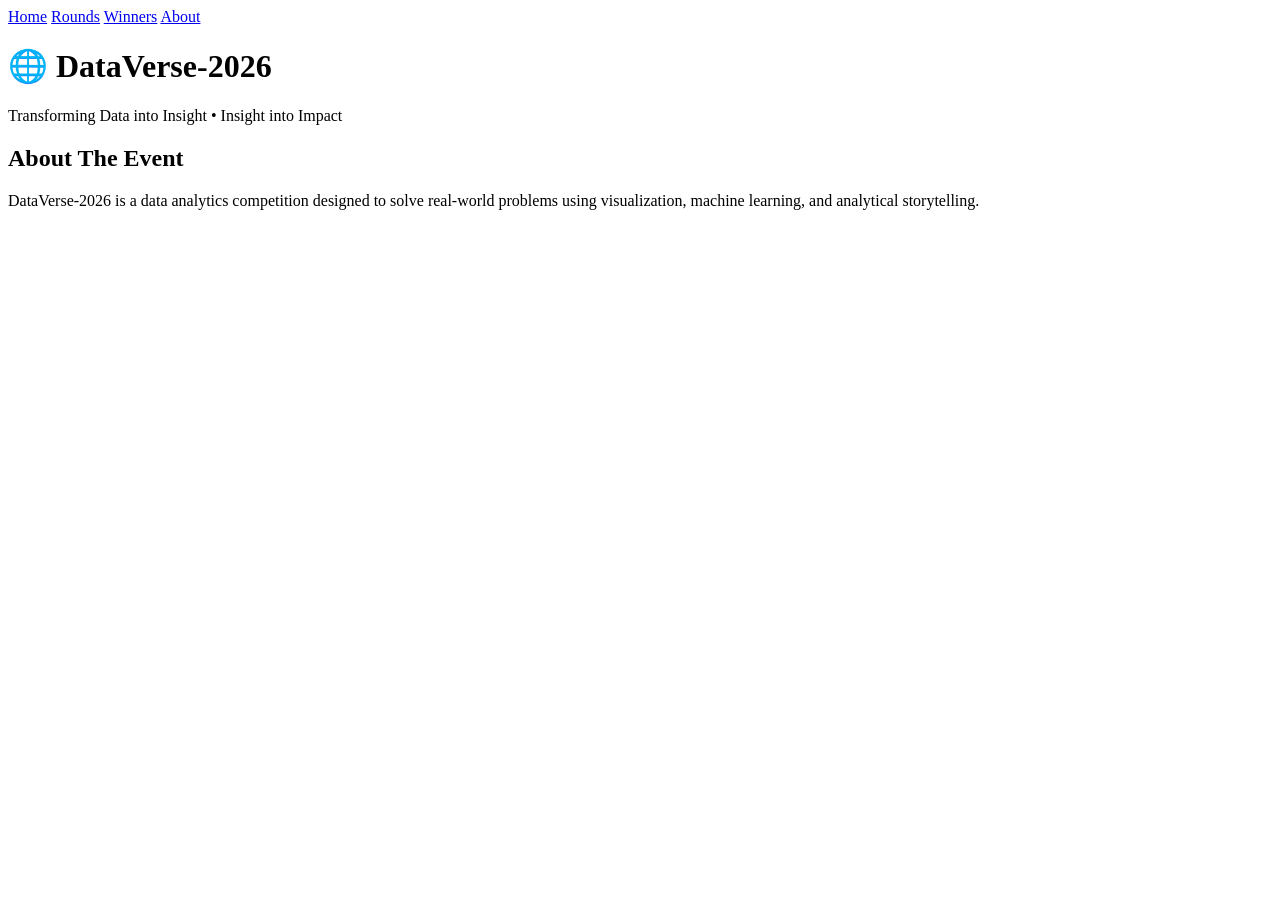
==== index.html @ 7d0c5dfb "pages ready" ====
<!DOCTYPE html>
<html>
<head>
<title>DataVerse-2026</title>
<link rel="stylesheet" href="style.css">
</head>

<body>

<nav>
<a href="index.html">Home</a>
<a href="rounds.html">Rounds</a>
<a href="winners.html">Winners</a>
<a href="about.html">About</a>
</nav>

<div class="hero">
<h1>🌐 DataVerse-2026</h1>
<p>Transforming Data into Insight • Insight into Impact</p>
</div>

<div class="container">
<div class="card">
<h2>About The Event</h2>
<p>DataVerse-2026 is a data analytics competition designed to solve real-world
problems using visualization, machine learning, and analytical storytelling.</p>
</div>
</div>

</body>
</html>
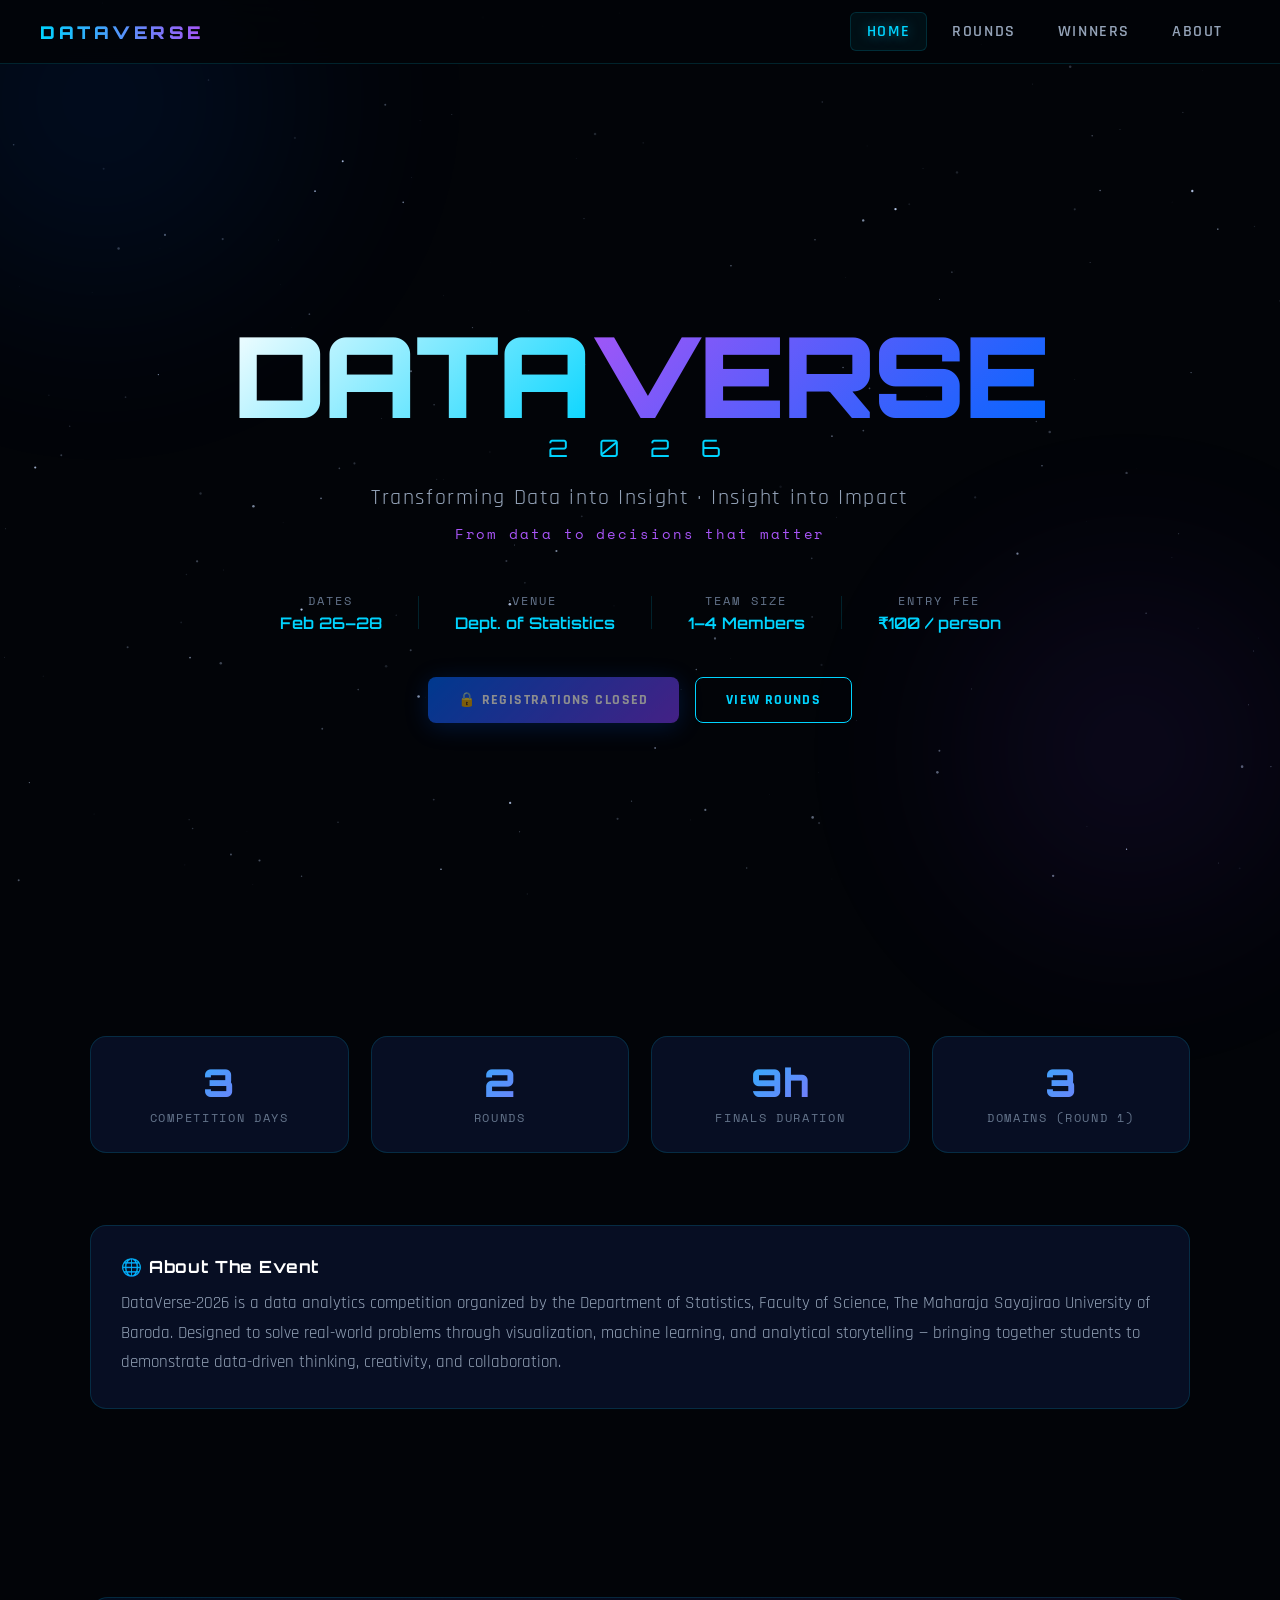
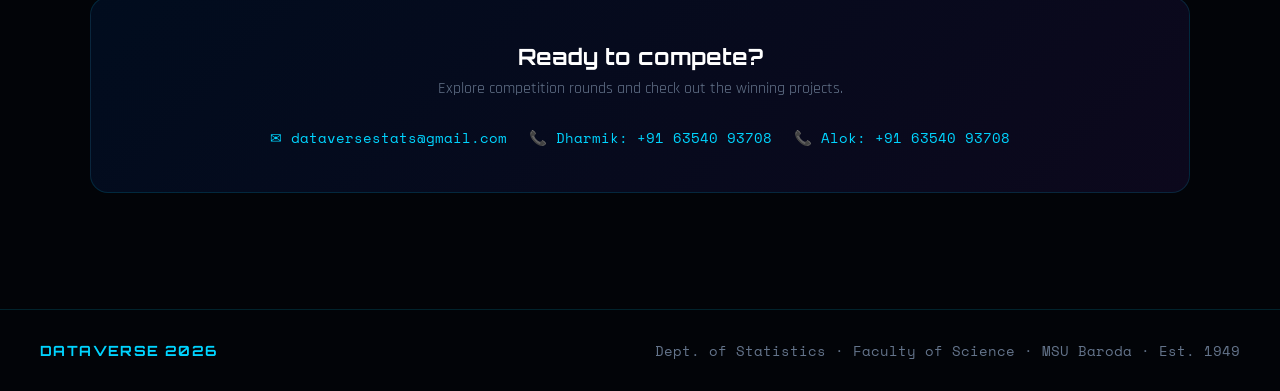
==== commit b15108e6: "final fix" ====
--- a/index.html
+++ b/index.html
@@ -1,31 +1,223 @@
 <!DOCTYPE html>
-<html>
+<html lang="en">
 <head>
-<title>DataVerse-2026</title>
-<link rel="stylesheet" href="style.css">
+<meta charset="UTF-8">
+<meta name="viewport" content="width=device-width, initial-scale=1.0">
+<title>DataVerse 2026 — MSU Baroda, Dept. of Statistics</title>
+<style>
+@import url('https://fonts.googleapis.com/css2?family=Orbitron:wght@400;600;700;900&family=Rajdhani:wght@300;400;500;600;700&family=Space+Mono:wght@400;700&display=swap');
+:root{--bg:#020408;--bg-card:rgba(8,16,38,0.92);--cyan:#00d4ff;--blue:#0066ff;--purple:#7c3aed;--violet:#a855f7;--gold:#f59e0b;--text:#e2e8f0;--muted:#64748b;--border:rgba(0,212,255,0.15)}
+*,*::before,*::after{box-sizing:border-box;margin:0;padding:0}
+html{scroll-behavior:smooth}
+body{font-family:'Rajdhani',sans-serif;background:var(--bg);color:var(--text);min-height:100vh;overflow-x:hidden}
+#sf{position:fixed;top:0;left:0;width:100%;height:100%;z-index:0;pointer-events:none}
+.orb{position:fixed;border-radius:50%;filter:blur(90px);pointer-events:none;z-index:0;opacity:.13}
+.o1{width:600px;height:600px;background:radial-gradient(circle,#0066ff,transparent 70%);top:-200px;left:-200px;animation:d1 20s infinite ease-in-out}
+.o2{width:500px;height:500px;background:radial-gradient(circle,#7c3aed,transparent 70%);bottom:-100px;right:-100px;animation:d2 25s infinite ease-in-out}
+@keyframes d1{0%,100%{transform:translate(0,0)}50%{transform:translate(60px,40px)}}
+@keyframes d2{0%,100%{transform:translate(0,0)}50%{transform:translate(-40px,-60px)}}
+nav{position:fixed;top:0;left:0;right:0;z-index:1000;display:flex;align-items:center;justify-content:space-between;padding:0 40px;height:64px;background:rgba(2,4,8,.85);backdrop-filter:blur(20px);border-bottom:1px solid var(--border)}
+.nl{font-family:'Orbitron',sans-serif;font-weight:900;font-size:1.1rem;letter-spacing:.2em;background:linear-gradient(90deg,var(--cyan),var(--violet));-webkit-background-clip:text;-webkit-text-fill-color:transparent;background-clip:text;text-decoration:none}
+.nls{display:flex;gap:8px}
+.nls a{color:#94a3b8;text-decoration:none;font-family:'Rajdhani',sans-serif;font-weight:600;font-size:1rem;letter-spacing:.1em;text-transform:uppercase;padding:8px 16px;border-radius:6px;transition:all .3s;border:1px solid transparent}
+.nls a:hover,.nls a.act{color:var(--cyan);border-color:var(--border);background:rgba(0,212,255,.06);text-shadow:0 0 12px rgba(0,212,255,.5)}
+.ham{display:none;flex-direction:column;gap:5px;cursor:pointer;padding:8px}
+.ham span{display:block;width:24px;height:2px;background:var(--cyan);transition:all .3s}
+.pw{position:relative;z-index:1;padding-top:64px}
+.hero{min-height:100vh;display:flex;flex-direction:column;align-items:center;justify-content:center;text-align:center;padding:80px 20px 60px;position:relative}
+.hbadge{display:inline-flex;align-items:center;gap:8px;background:rgba(0,212,255,.07);border:1px solid rgba(0,212,255,.25);padding:6px 18px;border-radius:100px;font-family:'Space Mono',monospace;font-size:.8rem;letter-spacing:.18em;color:var(--cyan);margin-bottom:32px;animation:fid .8s ease forwards}
+.bdot{width:6px;height:6px;background:var(--cyan);border-radius:50%;animation:pulse 2s infinite}
+@keyframes pulse{0%,100%{opacity:1;transform:scale(1)}50%{opacity:.4;transform:scale(.7)}}
+.ht{font-family:'Orbitron',sans-serif;font-weight:900;font-size:clamp(3rem,10vw,7rem);line-height:.9;letter-spacing:-.02em;margin-bottom:8px;animation:fiu .8s ease .2s both}
+.ht .wd{background:linear-gradient(135deg,#fff 0%,var(--cyan) 100%);-webkit-background-clip:text;-webkit-text-fill-color:transparent;background-clip:text}
+.ht .wv{background:linear-gradient(135deg,var(--violet) 0%,var(--blue) 100%);-webkit-background-clip:text;-webkit-text-fill-color:transparent;background-clip:text}
+.hyr{font-family:'Orbitron',sans-serif;font-size:clamp(.9rem,2.5vw,1.5rem);letter-spacing:.5em;color:var(--cyan);opacity:.55;margin-bottom:20px;animation:fiu .8s ease .3s both}
+.htag{font-size:clamp(1.1rem,2.2vw,1.4rem);font-weight:400;color:#94a3b8;letter-spacing:.07em;max-width:580px;margin-bottom:12px;animation:fiu .8s ease .4s both}
+.hstag{font-family:'Space Mono',monospace;font-size:.85rem;color:var(--violet);letter-spacing:.14em;margin-bottom:48px;animation:fiu .8s ease .5s both}
+.hmeta{display:flex;gap:36px;flex-wrap:wrap;justify-content:center;animation:fiu .8s ease .6s both}
+.mi{display:flex;flex-direction:column;align-items:center;gap:4px}
+.ml{font-family:'Space Mono',monospace;font-size:.75rem;letter-spacing:.18em;color:var(--muted);text-transform:uppercase}
+.mv{font-family:'Orbitron',sans-serif;font-size:1rem;font-weight:600;color:var(--cyan)}
+.md{width:1px;background:var(--border);align-self:stretch;margin:4px 0}
+.hcta{margin-top:44px;display:flex;gap:16px;flex-wrap:wrap;justify-content:center;animation:fiu .8s ease .7s both}
+.bp{display:inline-flex;align-items:center;gap:8px;padding:13px 30px;background:linear-gradient(135deg,var(--blue),var(--purple));color:#fff;text-decoration:none;font-family:'Rajdhani',sans-serif;font-weight:700;font-size:.88rem;letter-spacing:.1em;text-transform:uppercase;border-radius:8px;transition:all .3s;border:none;cursor:pointer;box-shadow:0 4px 24px rgba(0,102,255,.35)}
+.bp:hover{transform:translateY(-2px);box-shadow:0 8px 32px rgba(0,102,255,.55)}
+.bo{display:inline-flex;align-items:center;gap:8px;padding:13px 30px;background:transparent;color:var(--cyan);text-decoration:none;font-family:'Rajdhani',sans-serif;font-weight:700;font-size:.88rem;letter-spacing:.1em;text-transform:uppercase;border-radius:8px;border:1px solid var(--cyan);transition:all .3s;cursor:pointer}
+.bo:hover{background:rgba(0,212,255,.07);box-shadow:0 0 20px rgba(0,212,255,.35);transform:translateY(-2px)}
+section{position:relative;z-index:1;padding:72px 20px}
+.cnt{width:90%;max-width:1100px;margin:0 auto}
+.sh{text-align:center;margin-bottom:52px}
+.sl{font-family:'Space Mono',monospace;font-size:.75rem;letter-spacing:.3em;color:var(--cyan);text-transform:uppercase;margin-bottom:12px;display:block}
+.st{font-family:'Orbitron',sans-serif;font-weight:700;font-size:clamp(1.5rem,3.5vw,2.3rem);background:linear-gradient(135deg,#fff 0%,#94a3b8 100%);-webkit-background-clip:text;-webkit-text-fill-color:transparent;background-clip:text;margin-bottom:14px}
+.sln{width:56px;height:2px;background:linear-gradient(90deg,var(--cyan),var(--violet));margin:0 auto}
+.card{background:var(--bg-card);border:1px solid var(--border);border-radius:16px;padding:30px;backdrop-filter:blur(16px);transition:all .3s;position:relative;overflow:hidden}
+.card::before{content:'';position:absolute;top:0;left:0;right:0;height:1px;background:linear-gradient(90deg,transparent,var(--cyan),transparent);opacity:0;transition:opacity .3s}
+.card:hover{border-color:rgba(0,212,255,.28);transform:translateY(-4px);box-shadow:0 16px 40px rgba(0,0,0,.45)}
+.card:hover::before{opacity:1}
+.card h2{font-family:'Orbitron',sans-serif;font-weight:700;font-size:1.05rem;color:#fff;margin-bottom:12px;letter-spacing:.05em}
+.card p{color:#94a3b8;font-size:1.05rem;line-height:1.75;font-weight:400}
+.sg{display:grid;grid-template-columns:repeat(auto-fit,minmax(180px,1fr));gap:22px;margin-bottom:72px}
+.sc{background:var(--bg-card);border:1px solid var(--border);border-radius:16px;padding:26px 22px;text-align:center;backdrop-filter:blur(16px);transition:all .3s}
+.sc:hover{border-color:rgba(0,212,255,.3);box-shadow:0 0 20px rgba(0,212,255,.2)}
+.sn{font-family:'Orbitron',sans-serif;font-weight:900;font-size:2.4rem;background:linear-gradient(135deg,var(--cyan),var(--violet));-webkit-background-clip:text;-webkit-text-fill-color:transparent;background-clip:text;line-height:1;margin-bottom:8px}
+.slb{font-family:'Space Mono',monospace;font-size:.75rem;letter-spacing:.14em;color:var(--muted);text-transform:uppercase}
+.rg{display:grid;grid-template-columns:1fr 1fr;gap:30px}
+.rc{background:var(--bg-card);border:1px solid var(--border);border-radius:16px;padding:34px;backdrop-filter:blur(16px);transition:all .3s;position:relative;overflow:hidden}
+.rc:hover{transform:translateY(-4px)}
+.rc.r1:hover{border-color:rgba(0,212,255,.3);box-shadow:0 16px 40px rgba(0,212,255,.12)}
+.rc.r2:hover{border-color:rgba(168,85,247,.3);box-shadow:0 16px 40px rgba(168,85,247,.12)}
+.rn{font-family:'Space Mono',monospace;font-size:.8rem;letter-spacing:.24em;text-transform:uppercase;margin-bottom:8px}
+.r1 .rn{color:var(--cyan)}.r2 .rn{color:var(--violet)}
+.rc h2{font-family:'Orbitron',sans-serif;font-weight:700;font-size:1.05rem;color:#fff;margin-bottom:6px}
+.rd{font-size:.85rem;color:var(--muted);margin-bottom:18px;font-family:'Space Mono',monospace}
+.rt{display:inline-block;padding:4px 12px;border-radius:100px;font-size:.8rem;font-weight:600;letter-spacing:.07em;margin-bottom:18px}
+.r1 .rt{background:rgba(0,212,255,.09);color:var(--cyan);border:1px solid rgba(0,212,255,.2)}
+.r2 .rt{background:rgba(168,85,247,.09);color:var(--violet);border:1px solid rgba(168,85,247,.2)}
+.rc ul{list-style:none;display:flex;flex-direction:column;gap:9px}
+.rc ul li{display:flex;align-items:flex-start;gap:9px;color:#94a3b8;font-size:.93rem;line-height:1.5}
+.rc ul li::before{content:'▸';font-size:.85rem;flex-shrink:0;margin-top:3px}
+.r1 ul li::before{color:var(--cyan)}.r2 ul li::before{color:var(--violet)}
+.rmeta{display:flex;gap:14px;margin-top:22px;padding-top:18px;border-top:1px solid var(--border);flex-wrap:wrap}
+.rmi{display:flex;flex-direction:column;gap:2px}
+.rmi .lb{font-family:'Space Mono',monospace;font-size:.75rem;letter-spacing:.14em;color:var(--muted);text-transform:uppercase}
+.rmi .vl{font-family:'Orbitron',sans-serif;font-size:.85rem;font-weight:600;color:#fff}
+.wg{display:grid;grid-template-columns:1fr;gap:22px;max-width:780px;margin:0 auto}
+.wc{background:var(--bg-card);border-radius:16px;padding:26px 30px;display:flex;align-items:center;gap:22px;backdrop-filter:blur(16px);border:1px solid transparent;transition:all .3s;color:inherit}
+.wc.gd{border-color:rgba(245,158,11,.3)}.wc.sv{border-color:rgba(148,163,184,.28)}.wc.bz{border-color:rgba(180,100,50,.28)}
+.wc:hover{transform:translateX(8px)}
+.wc.gd:hover{box-shadow:0 8px 32px rgba(245,158,11,.18)}
+.wc.sv:hover{box-shadow:0 8px 32px rgba(148,163,184,.1)}
+.wc.bz:hover{box-shadow:0 8px 32px rgba(180,100,50,.14)}
+.wmed{font-size:2.8rem;flex-shrink:0}
+.wi{flex:1}
+.wp{font-family:'Space Mono',monospace;font-size:.8rem;letter-spacing:.18em;text-transform:uppercase;margin-bottom:4px}
+.gd .wp{color:#f59e0b}.sv .wp{color:#94a3b8}.bz .wp{color:#cd7c3a}
+.wt{font-family:'Orbitron',sans-serif;font-weight:700;font-size:1.05rem;color:#fff;margin-bottom:4px}
+.wpr{color:#64748b;font-size:.88rem}
+.wl{display:inline-flex;align-items:center;gap:6px;padding:8px 14px;background:rgba(255,255,255,.04);border:1px solid rgba(255,255,255,.1);border-radius:8px;color:#94a3b8;text-decoration:none;font-family:'Space Mono',monospace;font-size:.8rem;transition:all .3s;flex-shrink:0}
+.wl:hover{color:#fff;border-color:rgba(255,255,255,.28);background:rgba(255,255,255,.08)}
+.ag{display:grid;grid-template-columns:1fr 1fr;gap:30px;margin-bottom:44px}
+.rug{display:grid;grid-template-columns:repeat(auto-fit,minmax(290px,1fr));gap:18px}
+.ruc{background:var(--bg-card);border:1px solid var(--border);border-radius:12px;padding:22px;backdrop-filter:blur(16px);display:flex;gap:14px;align-items:flex-start;transition:all .3s}
+.ruc:hover{border-color:rgba(0,212,255,.24)}
+.runum{font-family:'Orbitron',sans-serif;font-weight:900;font-size:1.5rem;color:rgba(0,212,255,.13);line-height:1;flex-shrink:0;min-width:34px}
+.ruc h3{font-family:'Rajdhani',sans-serif;font-weight:700;font-size:.93rem;color:#fff;letter-spacing:.04em;margin-bottom:5px}
+.ruc p{color:#64748b;font-size:.83rem;line-height:1.6}
+.cb{background:linear-gradient(135deg,rgba(0,102,255,.09),rgba(124,58,237,.09));border:1px solid rgba(0,212,255,.14);border-radius:18px;padding:44px;text-align:center;margin:44px 0}
+.cb h2{font-family:'Orbitron',sans-serif;font-size:1.4rem;margin-bottom:8px;color:#fff}
+.cb p{color:#64748b;margin-bottom:28px}
+.cls{display:flex;gap:22px;flex-wrap:wrap;justify-content:center}
+.ci{display:flex;align-items:center;gap:7px;color:var(--cyan);text-decoration:none;font-family:'Space Mono',monospace;font-size:.9rem;transition:all .3s}
+.ci:hover{text-shadow:0 0 12px var(--cyan)}
+footer{position:relative;z-index:1;border-top:1px solid var(--border);padding:30px 40px;display:flex;align-items:center;justify-content:space-between;flex-wrap:wrap;gap:14px}
+.fl{font-family:'Orbitron',sans-serif;font-weight:700;font-size:.88rem;color:var(--cyan);letter-spacing:.1em}
+footer p{color:var(--muted);font-size:.88rem;font-family:'Space Mono',monospace}
+.rev{opacity:0;transform:translateY(22px);transition:opacity .6s ease,transform .6s ease}
+.rev.vis{opacity:1;transform:translateY(0)}
+.hm{padding:100px 20px 56px;text-align:center}
+.hm .ht{font-size:clamp(2rem,5.5vw,3.8rem);margin-bottom:14px}
+@keyframes fid{from{opacity:0;transform:translateY(-18px)}to{opacity:1;transform:translateY(0)}}
+@keyframes fiu{from{opacity:0;transform:translateY(26px)}to{opacity:1;transform:translateY(0)}}
+@media(max-width:768px){
+  nav{padding:0 20px}
+  .nls{display:none;position:absolute;top:64px;left:0;right:0;flex-direction:column;background:rgba(2,4,8,.97);backdrop-filter:blur(20px);padding:18px;border-bottom:1px solid var(--border);gap:4px}
+  .nls.open{display:flex}
+  .ham{display:flex}
+  .rg{grid-template-columns:1fr}
+  .ag{grid-template-columns:1fr}
+  .wc{flex-direction:column;align-items:flex-start}
+  .cb{padding:28px 20px}
+  footer{justify-content:center;text-align:center}
+}
+</style>
 </head>
-
 <body>
+<canvas id="sf"></canvas>
+<div class="orb o1"></div>
+<div class="orb o2"></div>
 
 <nav>
-<a href="index.html">Home</a>
-<a href="rounds.html">Rounds</a>
-<a href="winners.html">Winners</a>
-<a href="about.html">About</a>
+  <a href="index.html" class="nl">DATAVERSE</a>
+  <div class="nls" id="nls">
+    <a href="index.html" class="act">Home</a>
+    <a href="rounds.html">Rounds</a>
+    <a href="winners.html">Winners</a>
+    <a href="about.html">About</a>
+  </div>
+  <div class="ham" onclick="tN()"><span></span><span></span><span></span></div>
 </nav>
 
-<div class="hero">
-<h1>🌐 DataVerse-2026</h1>
-<p>Transforming Data into Insight • Insight into Impact</p>
+<div class="pw">
+  <section class="hero">
+    <h1 class="ht"><span class="wd">DATA</span><span class="wv">VERSE</span></h1>
+    <div class="hyr">2 0 2 6</div>
+    <p class="htag">Transforming Data into Insight · Insight into Impact</p>
+    <p class="hstag">From data to decisions that matter</p>
+    <div class="hmeta">
+      <div class="mi"><span class="ml">Dates</span><span class="mv">Feb 26–28</span></div>
+      <div class="md"></div>
+      <div class="mi"><span class="ml">Venue</span><span class="mv">Dept. of Statistics</span></div>
+      <div class="md"></div>
+      <div class="mi"><span class="ml">Team Size</span><span class="mv">1–4 Members</span></div>
+      <div class="md"></div>
+      <div class="mi"><span class="ml">Entry Fee</span><span class="mv">₹100 / person</span></div>
+    </div>
+    <div class="hcta">
+      <span class="bp" style="opacity:.55;cursor:not-allowed;pointer-events:none">🔒 Registrations Closed</span>
+      <a href="rounds.html" class="bo">View Rounds</a>
+    </div>
+  </section>
+
+  <section>
+    <div class="cnt">
+      <div class="sg rev">
+        <div class="sc"><div class="sn">3</div><div class="slb">Competition Days</div></div>
+        <div class="sc"><div class="sn">2</div><div class="slb">Rounds</div></div>
+        <div class="sc"><div class="sn">9h</div><div class="slb">Finals Duration</div></div>
+        <div class="sc"><div class="sn">3</div><div class="slb">Domains (Round 1)</div></div>
+      </div>
+
+      <div class="card rev">
+        <h2>🌐 About The Event</h2>
+        <p>DataVerse-2026 is a data analytics competition organized by the Department of Statistics, Faculty of Science, The Maharaja Sayajirao University of Baroda. Designed to solve real-world problems through visualization, machine learning, and analytical storytelling — bringing together students to demonstrate data-driven thinking, creativity, and collaboration.</p>
+      </div>
+    </div>
+  </section>
+
+  <section>
+    <div class="cnt">
+      <div class="cb rev">
+        <h2>Ready to compete?</h2>
+        <p>Explore competition rounds and check out the winning projects.</p>
+        <div class="cls">
+          <a href="mailto:dataversestats@gmail.com" class="ci">✉ dataversestats@gmail.com</a>
+          <a href="tel:+916354093708" class="ci">📞 Dharmik: +91 63540 93708</a>
+          <a href="tel:+916354093708" class="ci">📞 Alok: +91 63540 93708</a>
+        </div>
+      </div>
+    </div>
+  </section>
 </div>
 
-<div class="container">
-<div class="card">
-<h2>About The Event</h2>
-<p>DataVerse-2026 is a data analytics competition designed to solve real-world
-problems using visualization, machine learning, and analytical storytelling.</p>
-</div>
-</div>
-
+<footer>
+  <span class="fl">DATAVERSE 2026</span>
+  <p>Dept. of Statistics · Faculty of Science · MSU Baroda · Est. 1949</p>
+</footer>
+
+<script>
+(function(){
+  var c=document.getElementById('sf'),x=c.getContext('2d'),S=[];
+  function R(){c.width=innerWidth;c.height=innerHeight;}
+  function I(){S=[];for(var i=0;i<220;i++)S.push({x:Math.random()*c.width,y:Math.random()*c.height,r:Math.random()*1.3,o:Math.random()*.8+.1,s:Math.random()*.35+.04,t:Math.random()*Math.PI*2});}
+  function A(){x.clearRect(0,0,c.width,c.height);S.forEach(function(s){s.t+=.018;x.beginPath();x.arc(s.x,s.y,s.r,0,Math.PI*2);x.fillStyle='rgba(200,220,255,'+(s.o*(.65+.35*Math.sin(s.t)))+')';x.fill();s.y-=s.s;if(s.y<0){s.y=c.height;s.x=Math.random()*c.width;}});requestAnimationFrame(A);}
+  window.addEventListener('resize',function(){R();I();});R();I();A();
+})();
+function tN(){document.getElementById('nls').classList.toggle('open');}
+(function(){
+  var els=document.querySelectorAll('.rev');
+  var obs=new IntersectionObserver(function(en){en.forEach(function(e){if(e.isIntersecting)e.target.classList.add('vis');});},{threshold:.08});
+  els.forEach(function(r){obs.observe(r);});
+})();
+</script>
 </body>
 </html>
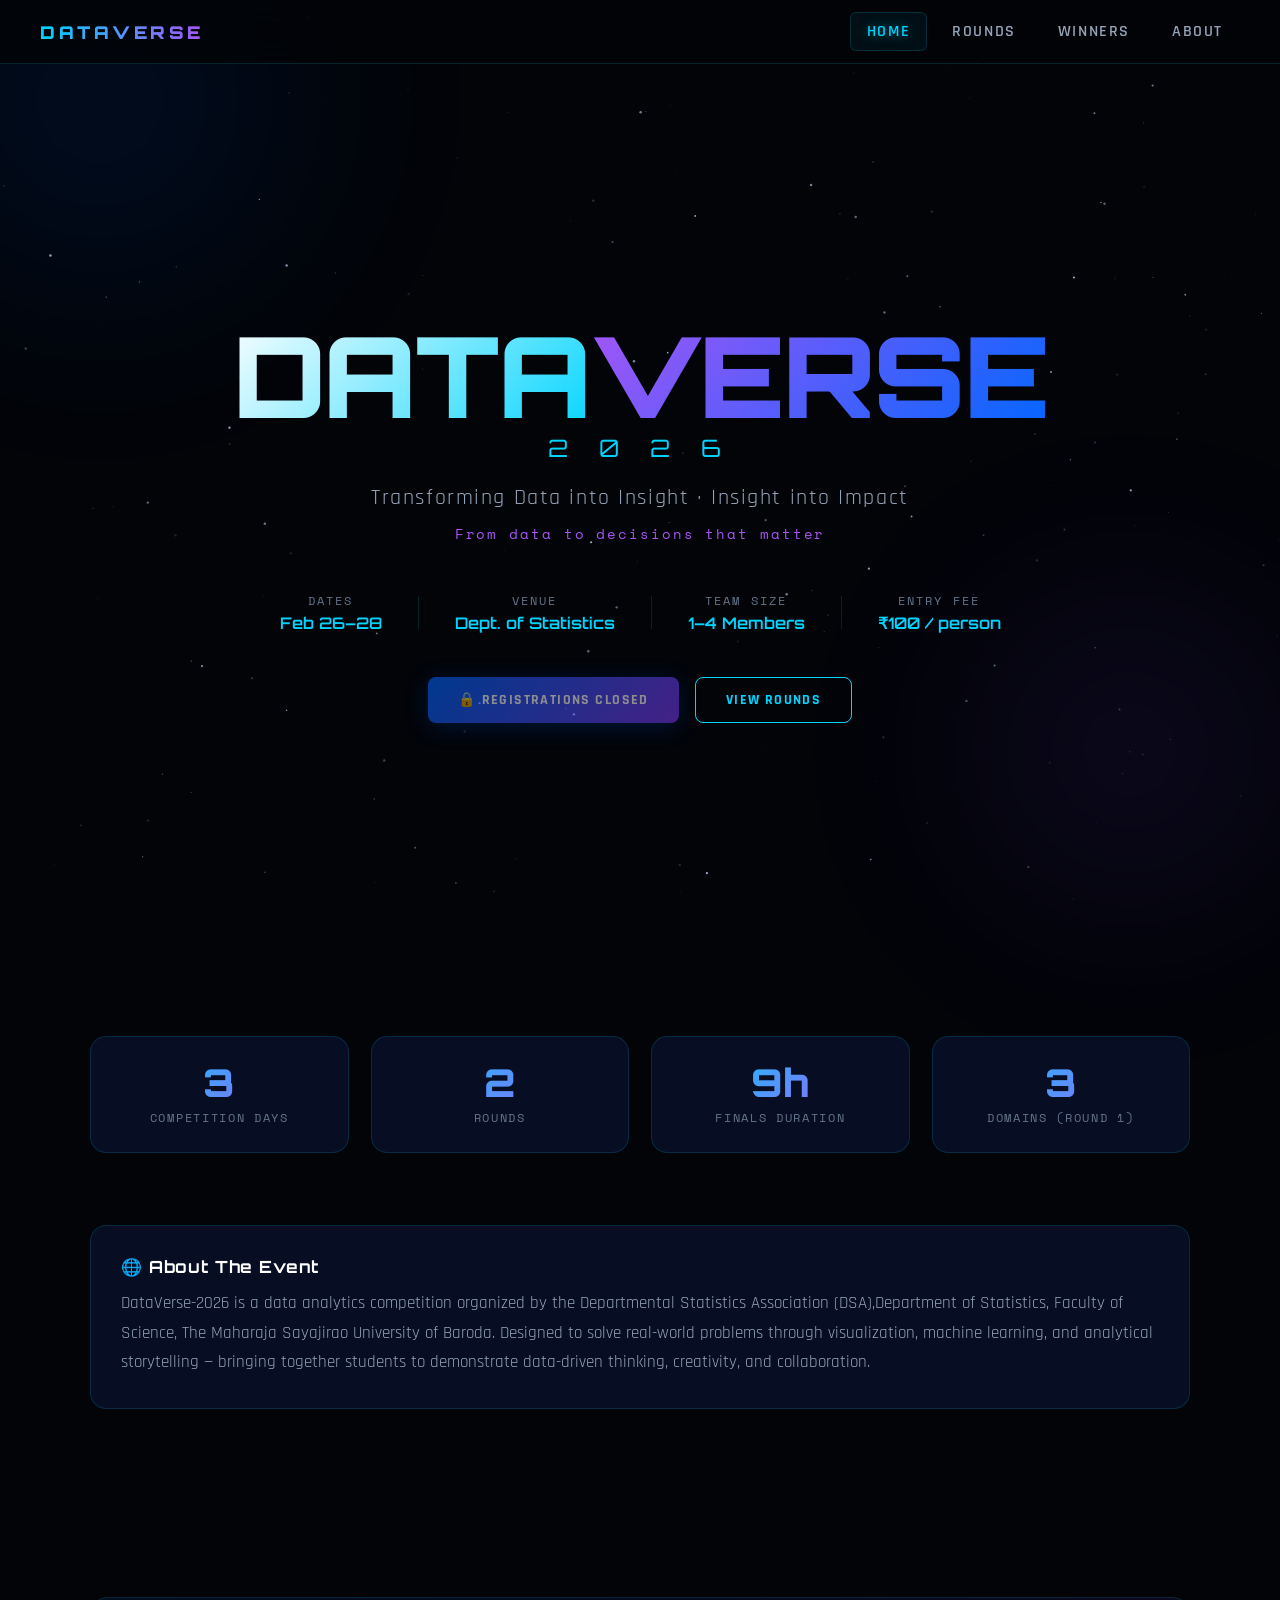
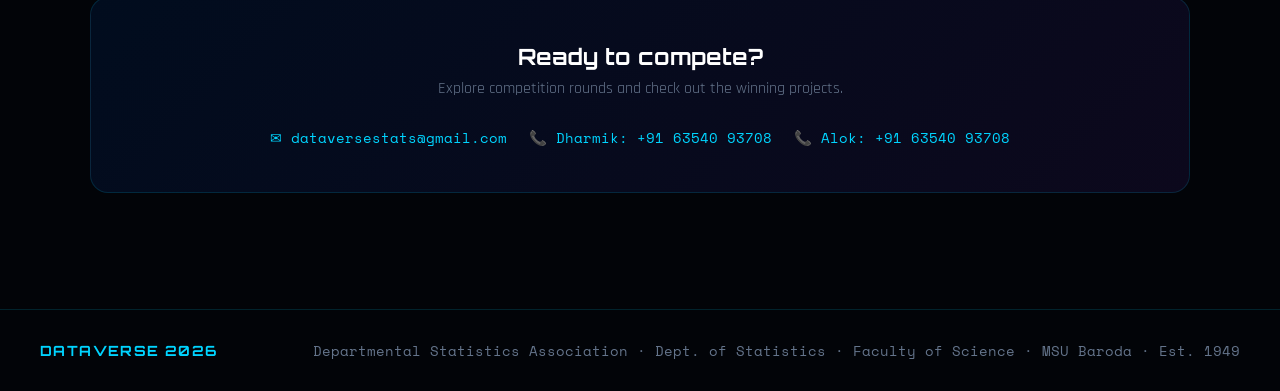
==== commit 0cbaee23: "DataVerse 2026 Done" ====
--- a/index.html
+++ b/index.html
@@ -179,7 +179,7 @@
 
       <div class="card rev">
         <h2>🌐 About The Event</h2>
-        <p>DataVerse-2026 is a data analytics competition organized by the Department of Statistics, Faculty of Science, The Maharaja Sayajirao University of Baroda. Designed to solve real-world problems through visualization, machine learning, and analytical storytelling — bringing together students to demonstrate data-driven thinking, creativity, and collaboration.</p>
+        <p>DataVerse-2026 is a data analytics competition organized by the Departmental Statistics Association (DSA),Department of Statistics, Faculty of Science, The Maharaja Sayajirao University of Baroda. Designed to solve real-world problems through visualization, machine learning, and analytical storytelling — bringing together students to demonstrate data-driven thinking, creativity, and collaboration.</p>
       </div>
     </div>
   </section>
@@ -201,7 +201,7 @@
 
 <footer>
   <span class="fl">DATAVERSE 2026</span>
-  <p>Dept. of Statistics · Faculty of Science · MSU Baroda · Est. 1949</p>
+  <p>Departmental Statistics Association · Dept. of Statistics · Faculty of Science · MSU Baroda · Est. 1949</p>
 </footer>
 
 <script>
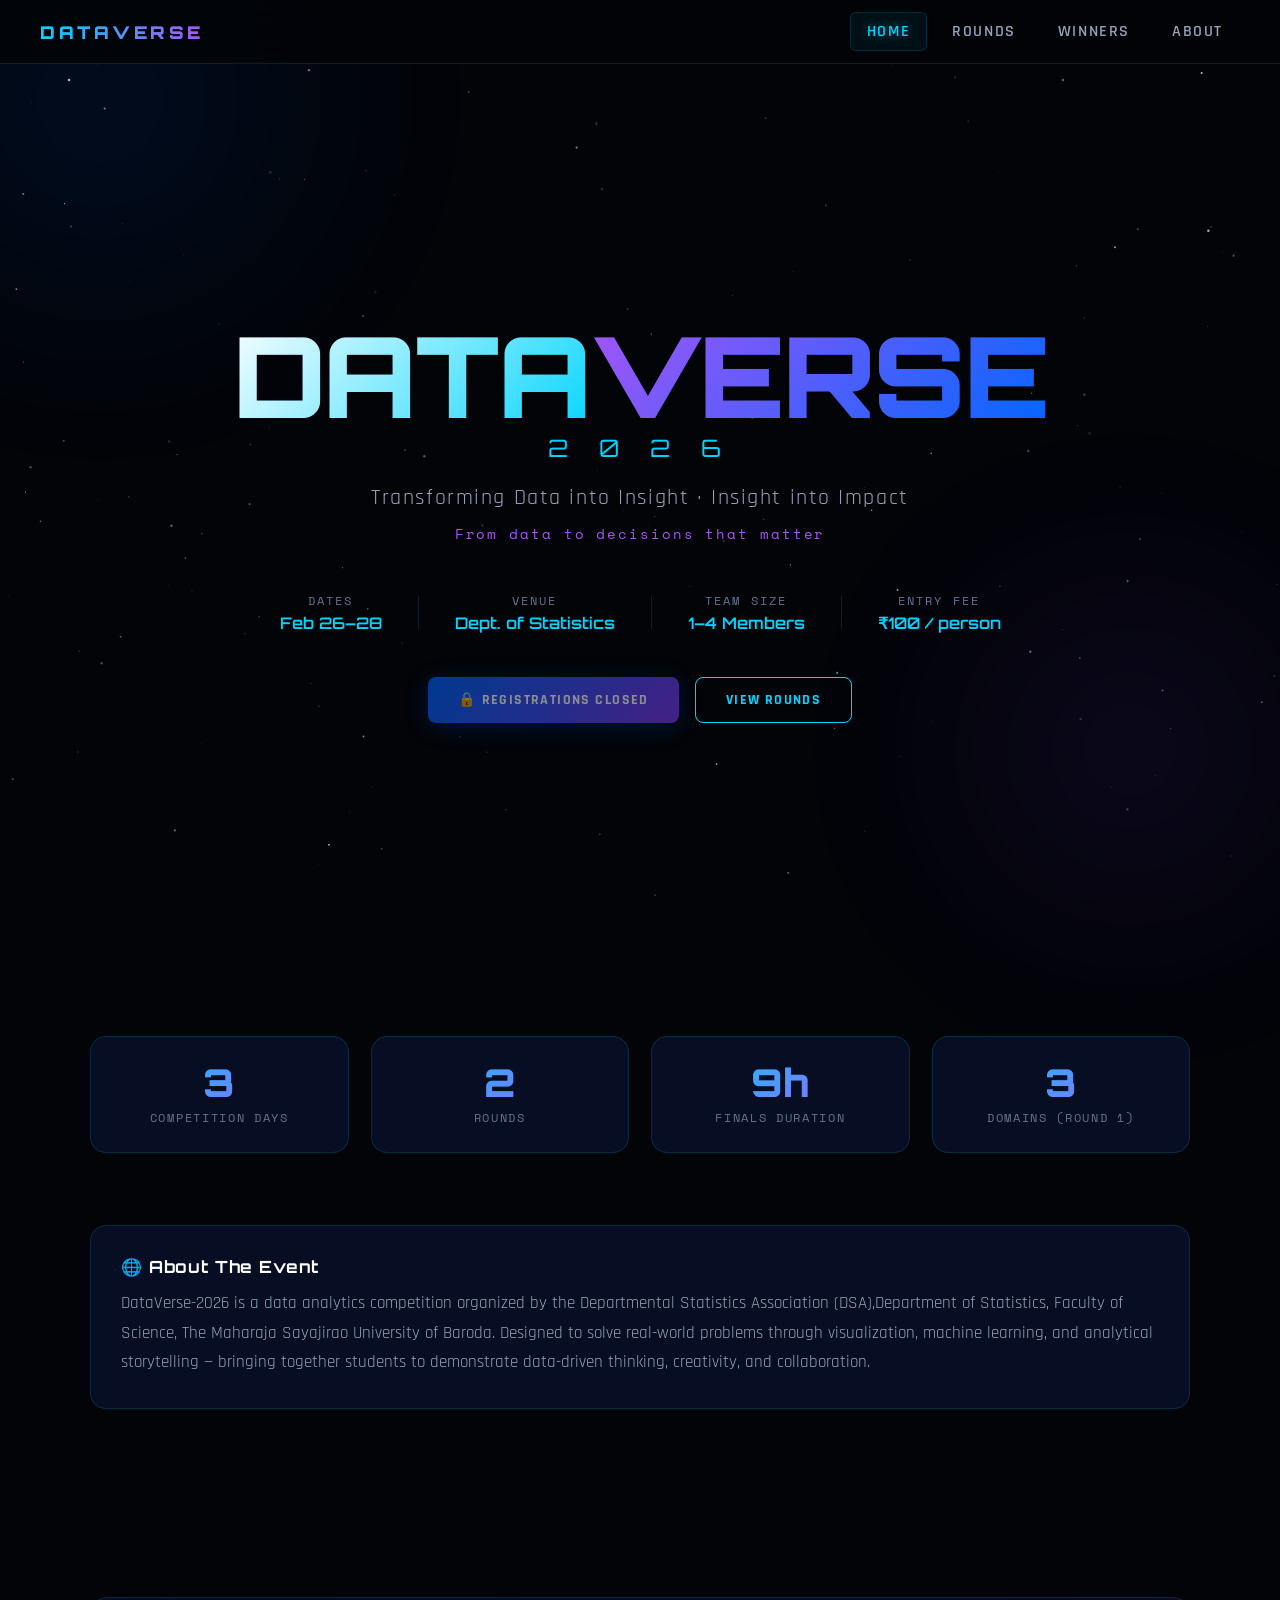
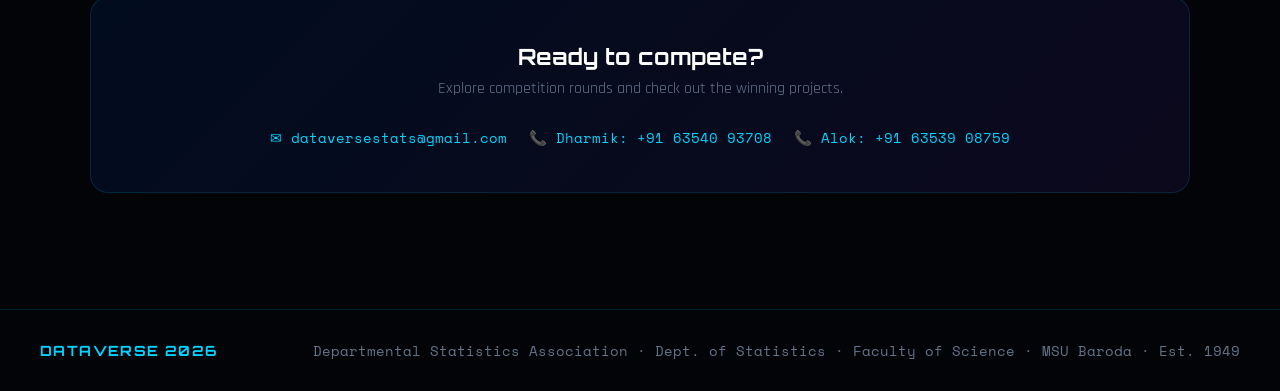
==== commit 5391cd49: "Done and Dusted V2" ====
--- a/index.html
+++ b/index.html
@@ -192,7 +192,7 @@
         <div class="cls">
           <a href="mailto:dataversestats@gmail.com" class="ci">✉ dataversestats@gmail.com</a>
           <a href="tel:+916354093708" class="ci">📞 Dharmik: +91 63540 93708</a>
-          <a href="tel:+916354093708" class="ci">📞 Alok: +91 63540 93708</a>
+          <a href="tel:+916354093708" class="ci">📞 Alok: +91 63539 08759</a>
         </div>
       </div>
     </div>
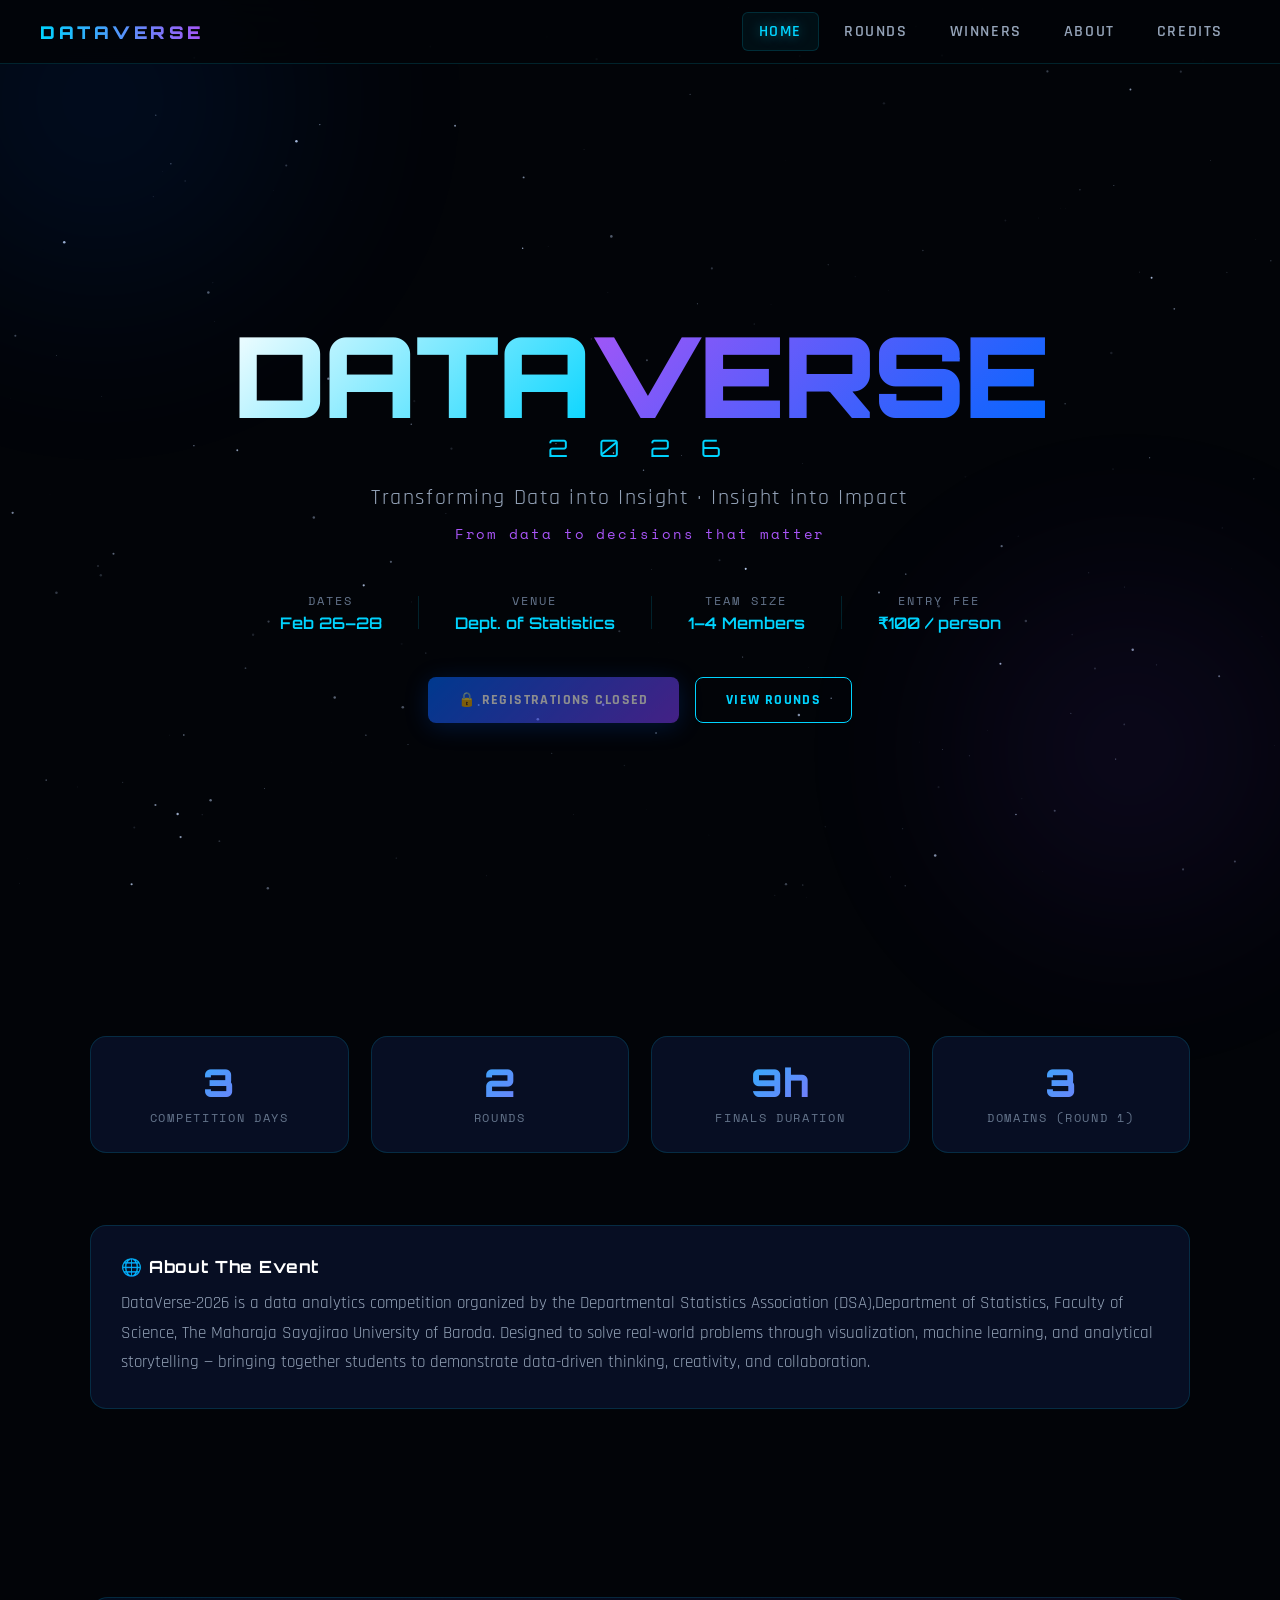
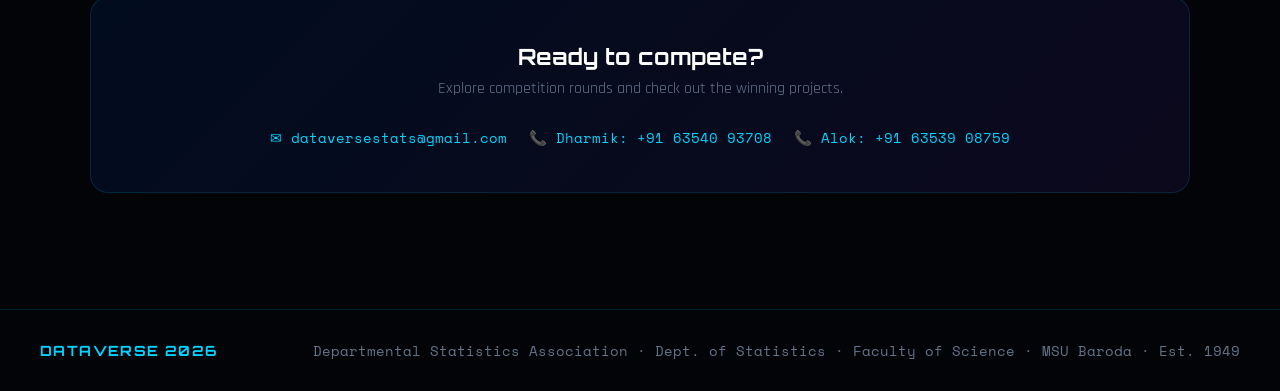
==== commit 4dd6ba45: "final fixes" ====
--- a/index.html
+++ b/index.html
@@ -143,6 +143,7 @@
     <a href="rounds.html">Rounds</a>
     <a href="winners.html">Winners</a>
     <a href="about.html">About</a>
+    <a href="credits.html">Credits</a>
   </div>
   <div class="ham" onclick="tN()"><span></span><span></span><span></span></div>
 </nav>
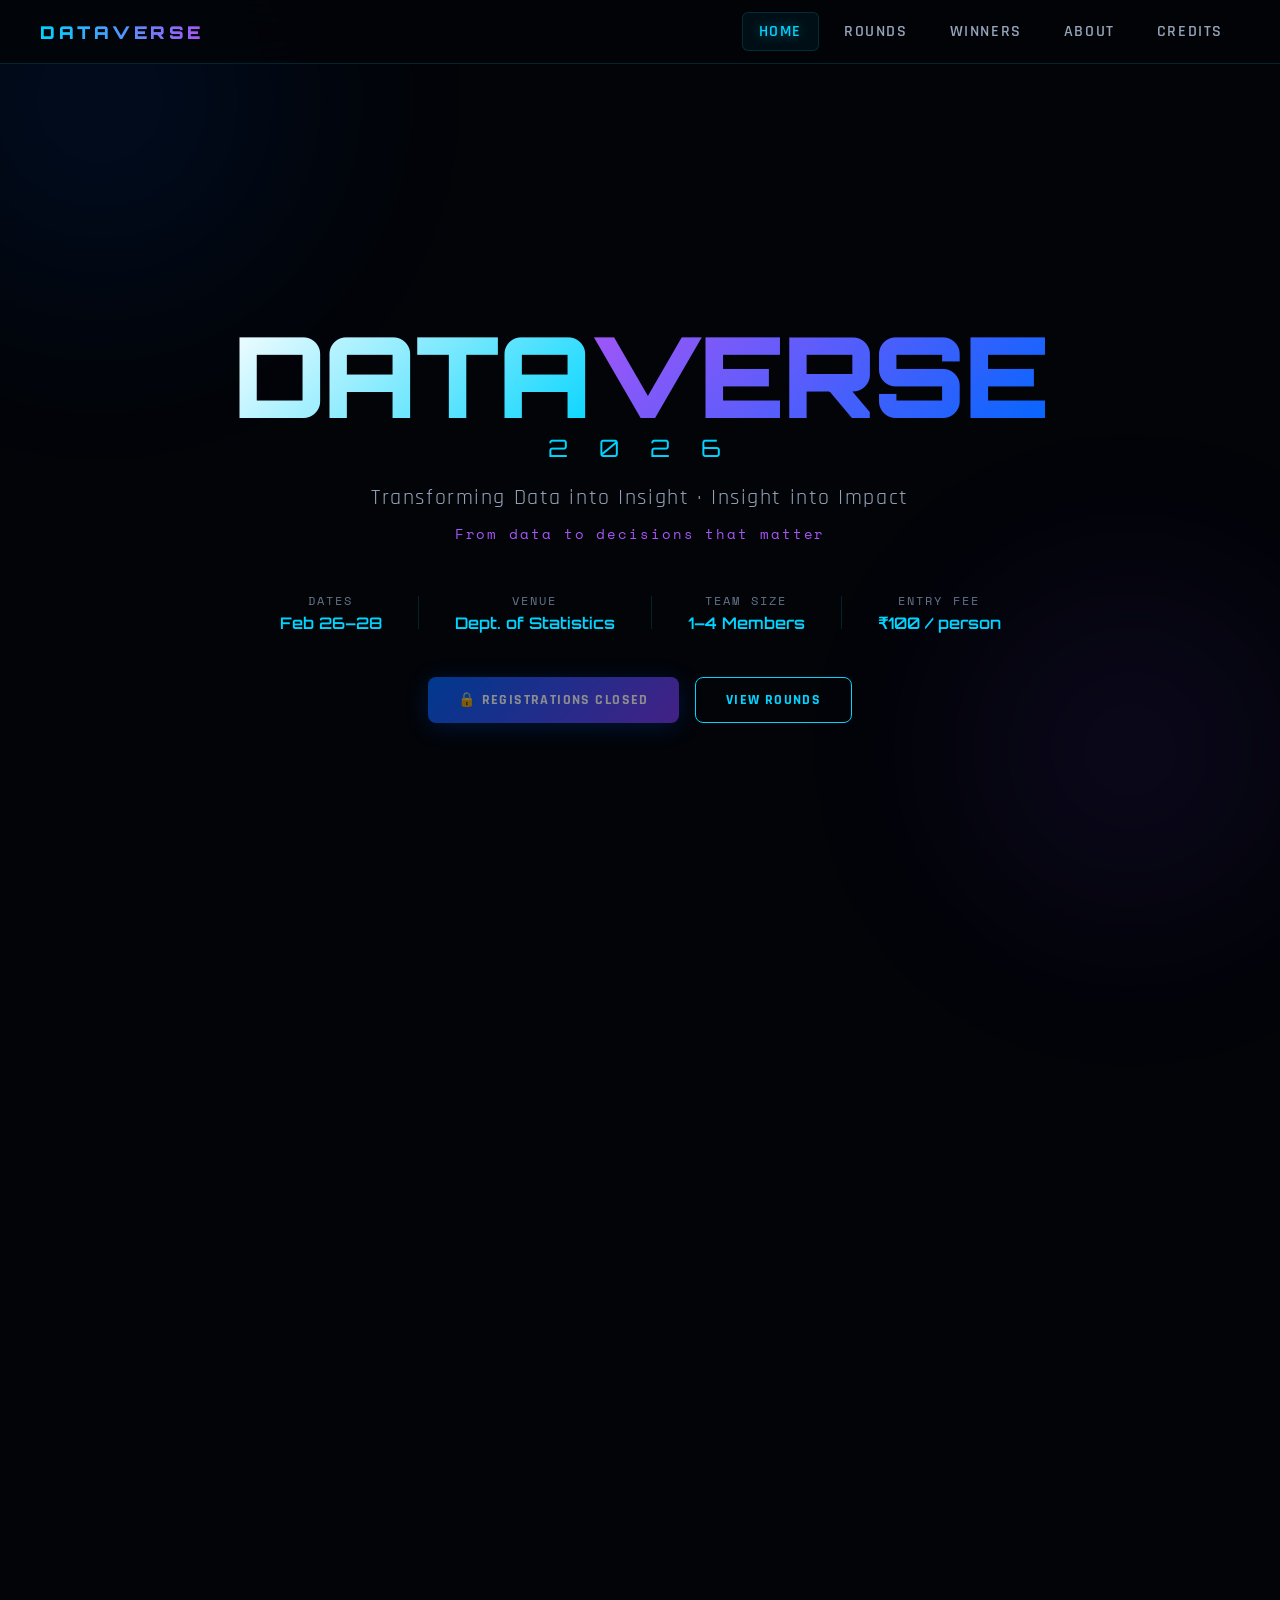
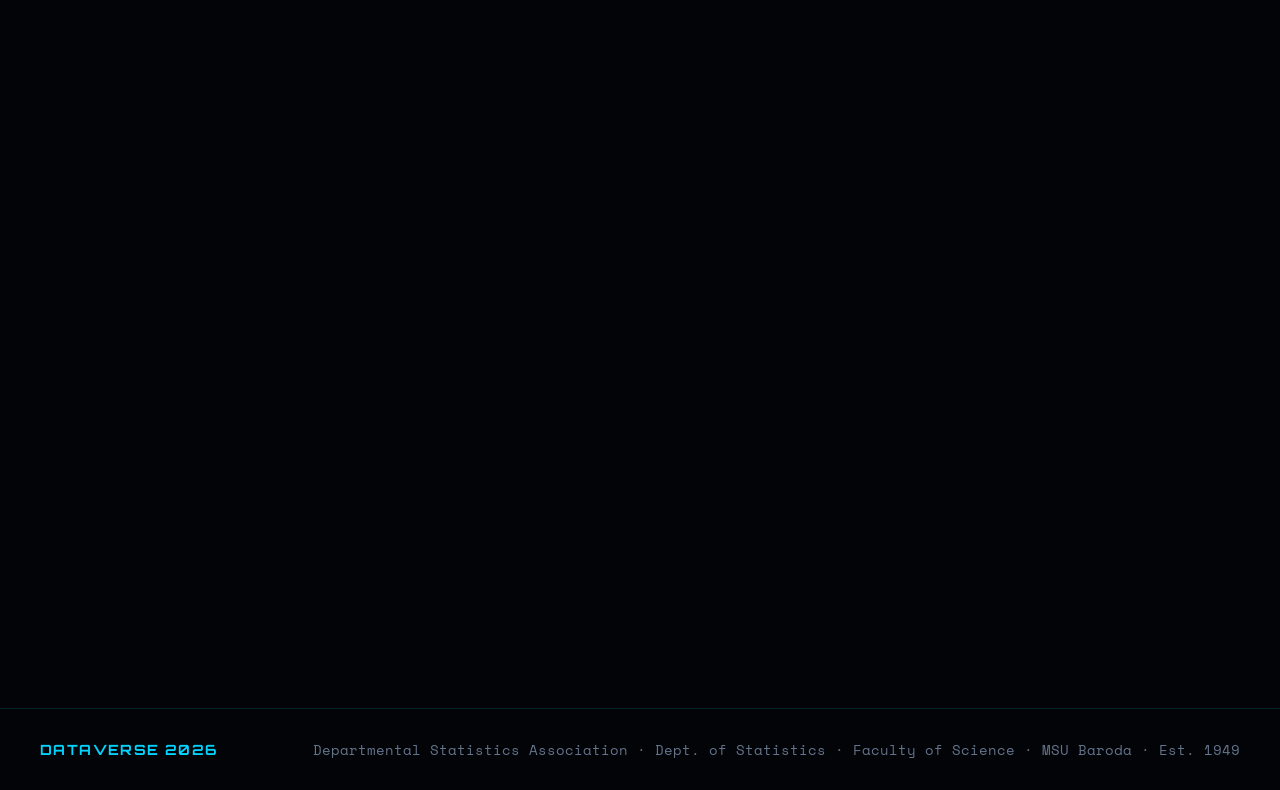
==== commit 9fab054f: "final fix" ====
--- a/index.html
+++ b/index.html
@@ -114,6 +114,20 @@
 footer p{color:var(--muted);font-size:.88rem;font-family:'Space Mono',monospace}
 .rev{opacity:0;transform:translateY(22px);transition:opacity .6s ease,transform .6s ease}
 .rev.vis{opacity:1;transform:translateY(0)}
+.wbs-wrap{position:relative;z-index:1;padding:0 20px 0;display:flex;justify-content:center}
+.wbs-card{max-width:680px;width:100%;background:linear-gradient(135deg,rgba(0,102,255,.10),rgba(124,58,237,.13));border:1px solid rgba(0,212,255,.32);border-radius:20px;padding:50px 44px;text-align:center;backdrop-filter:blur(20px);position:relative;overflow:hidden;box-shadow:0 0 60px rgba(0,212,255,.08),0 20px 60px rgba(0,0,0,.4)}
+.wbs-card::before{content:'';position:absolute;top:0;left:0;right:0;height:2px;background:linear-gradient(90deg,transparent,var(--cyan),var(--violet),transparent)}
+.wbs-card::after{content:'';position:absolute;bottom:0;left:0;right:0;height:2px;background:linear-gradient(90deg,transparent,var(--violet),var(--cyan),transparent)}
+.wbs-icon{font-size:2.8rem;margin-bottom:18px;display:block;animation:wbsPulse 3s ease-in-out infinite}
+@keyframes wbsPulse{0%,100%{transform:scale(1);filter:drop-shadow(0 0 8px rgba(0,212,255,.4))}50%{transform:scale(1.08);filter:drop-shadow(0 0 18px rgba(0,212,255,.8))}}
+.wbs-label{font-family:'Space Mono',monospace;font-size:.75rem;letter-spacing:.32em;color:var(--cyan);text-transform:uppercase;margin-bottom:16px;display:block}
+.wbs-title{font-family:'Orbitron',sans-serif;font-weight:900;font-size:clamp(1.6rem,4vw,2.6rem);letter-spacing:.04em;margin-bottom:16px;background:linear-gradient(135deg,#fff 0%,var(--cyan) 60%,var(--violet) 100%);-webkit-background-clip:text;-webkit-text-fill-color:transparent;background-clip:text;line-height:1.15}
+.wbs-sub{color:#94a3b8;font-size:1.05rem;line-height:1.75;font-family:'Rajdhani',sans-serif;font-weight:400;max-width:460px;margin:0 auto 28px}
+.wbs-dots{display:flex;justify-content:center;gap:10px;margin-top:24px}
+.wbs-dot{width:8px;height:8px;border-radius:50%;background:var(--cyan);animation:dotBlink 1.6s ease-in-out infinite}
+.wbs-dot:nth-child(2){background:var(--violet);animation-delay:.3s}
+.wbs-dot:nth-child(3){background:var(--blue);animation-delay:.6s}
+@keyframes dotBlink{0%,100%{opacity:.25;transform:scale(.8)}50%{opacity:1;transform:scale(1.15)}}
 .hm{padding:100px 20px 56px;text-align:center}
 .hm .ht{font-size:clamp(2rem,5.5vw,3.8rem);margin-bottom:14px}
 @keyframes fid{from{opacity:0;transform:translateY(-18px)}to{opacity:1;transform:translateY(0)}}
@@ -169,6 +183,20 @@
     </div>
   </section>
 
+  <div class="wbs-wrap">
+    <div class="wbs-card rev">
+      <span class="wbs-icon">🛰️</span>
+      <span class="wbs-label">Status Update</span>
+      <div class="wbs-title">We'll Be Back Soon</div>
+      <p class="wbs-sub">DataVerse 2026 has concluded. We're working on something new — stay tuned for updates from the Departmental Statistics Association.</p>
+      <div class="wbs-dots">
+        <div class="wbs-dot"></div>
+        <div class="wbs-dot"></div>
+        <div class="wbs-dot"></div>
+      </div>
+    </div>
+  </div>
+
   <section>
     <div class="cnt">
       <div class="sg rev">
@@ -191,7 +219,7 @@
         <h2>Ready to compete?</h2>
         <p>Explore competition rounds and check out the winning projects.</p>
         <div class="cls">
-          <a href="mailto:dataversestats@gmail.com" class="ci">✉ dataversestats@gmail.com</a>
+          <a href="/cdn-cgi/l/email-protection#31555045504754434254424550454271565c50585d1f525e5c" class="ci">✉ <span class="__cf_email__" data-cfemail="2e4a4f5a4f584b5c5d4b5d5a4f5a5d6e49434f4742004d4143">[email&#160;protected]</span></a>
           <a href="tel:+916354093708" class="ci">📞 Dharmik: +91 63540 93708</a>
           <a href="tel:+916354093708" class="ci">📞 Alok: +91 63539 08759</a>
         </div>
@@ -205,7 +233,7 @@
   <p>Departmental Statistics Association · Dept. of Statistics · Faculty of Science · MSU Baroda · Est. 1949</p>
 </footer>
 
-<script>
+<script data-cfasync="false" src="/cdn-cgi/scripts/5c5dd728/cloudflare-static/email-decode.min.js"></script><script>
 (function(){
   var c=document.getElementById('sf'),x=c.getContext('2d'),S=[];
   function R(){c.width=innerWidth;c.height=innerHeight;}
@@ -215,10 +243,4 @@
 })();
 function tN(){document.getElementById('nls').classList.toggle('open');}
 (function(){
-  var els=document.querySelectorAll('.rev');
-  var obs=new IntersectionObserver(function(en){en.forEach(function(e){if(e.isIntersecting)e.target.classList.add('vis');});},{threshold:.08});
-  els.forEach(function(r){obs.observe(r);});
-})();
-</script>
-</body>
-</html>
+  var els=doc
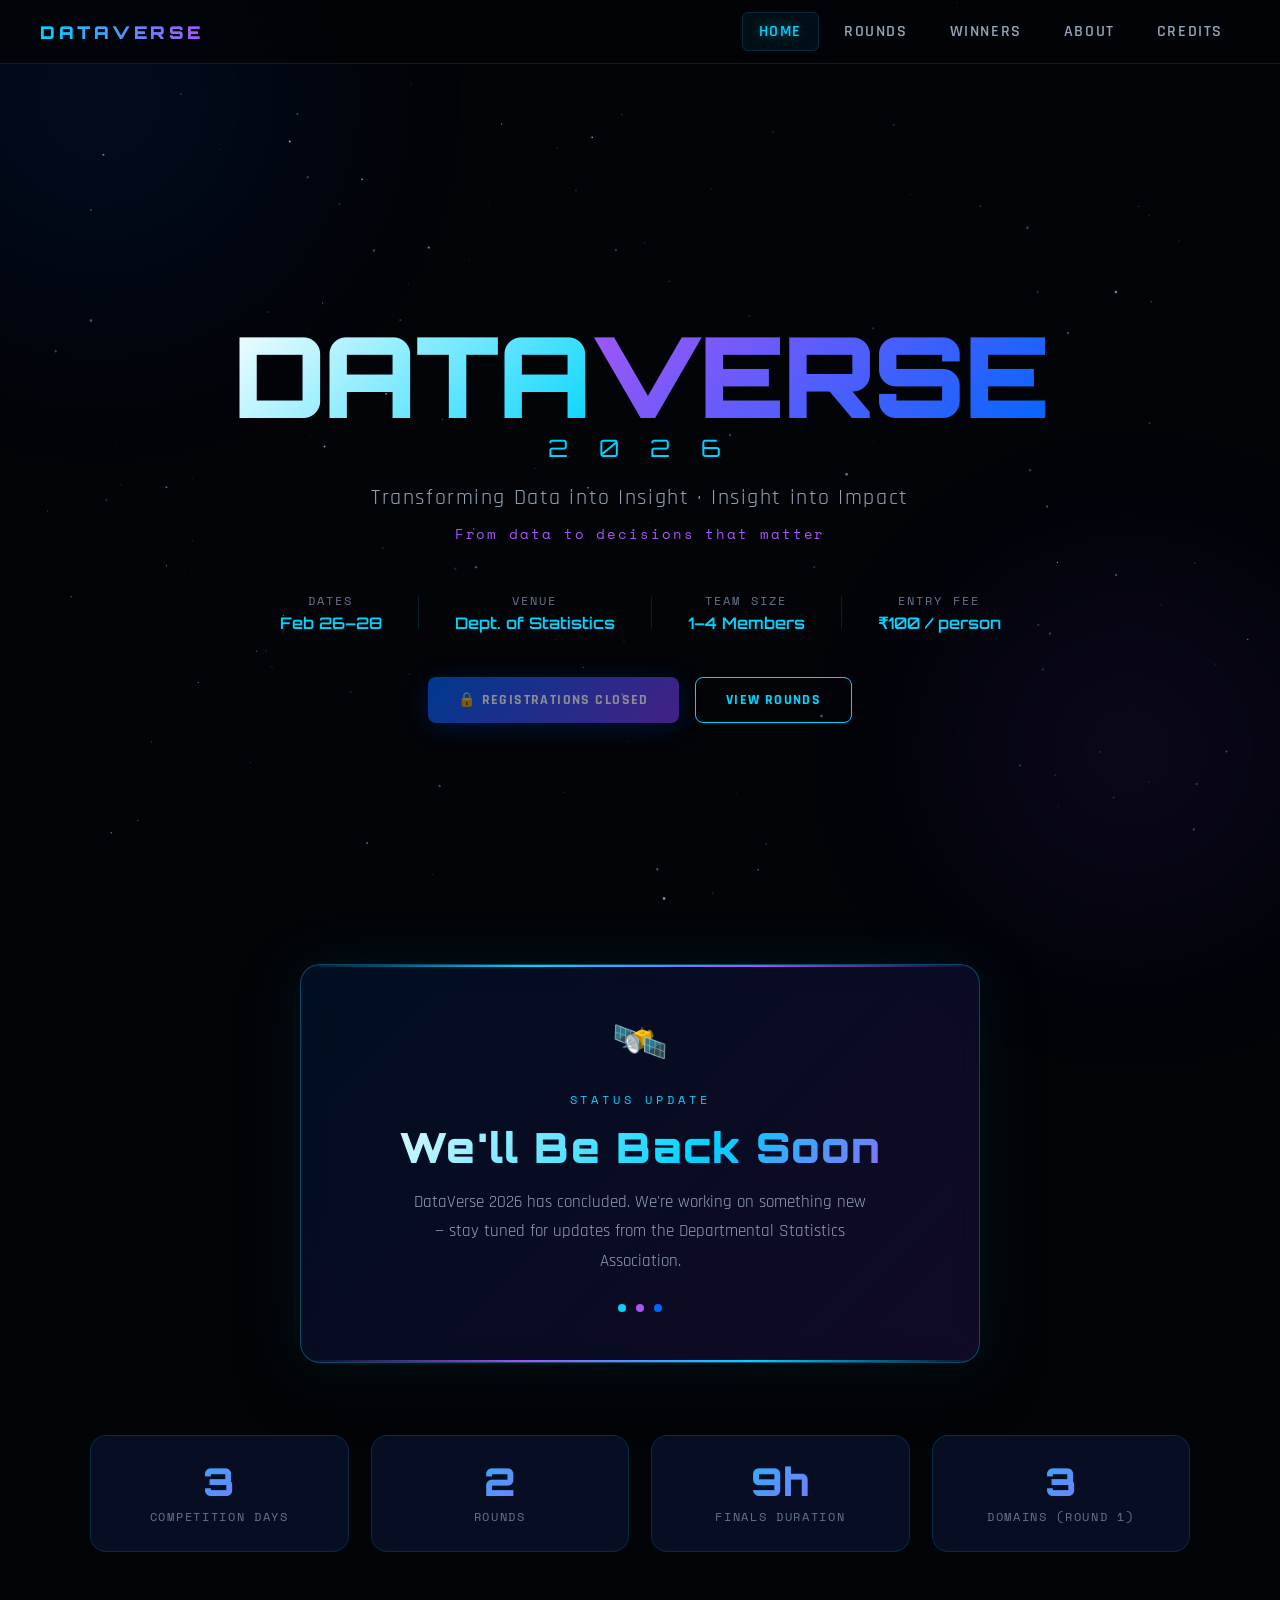
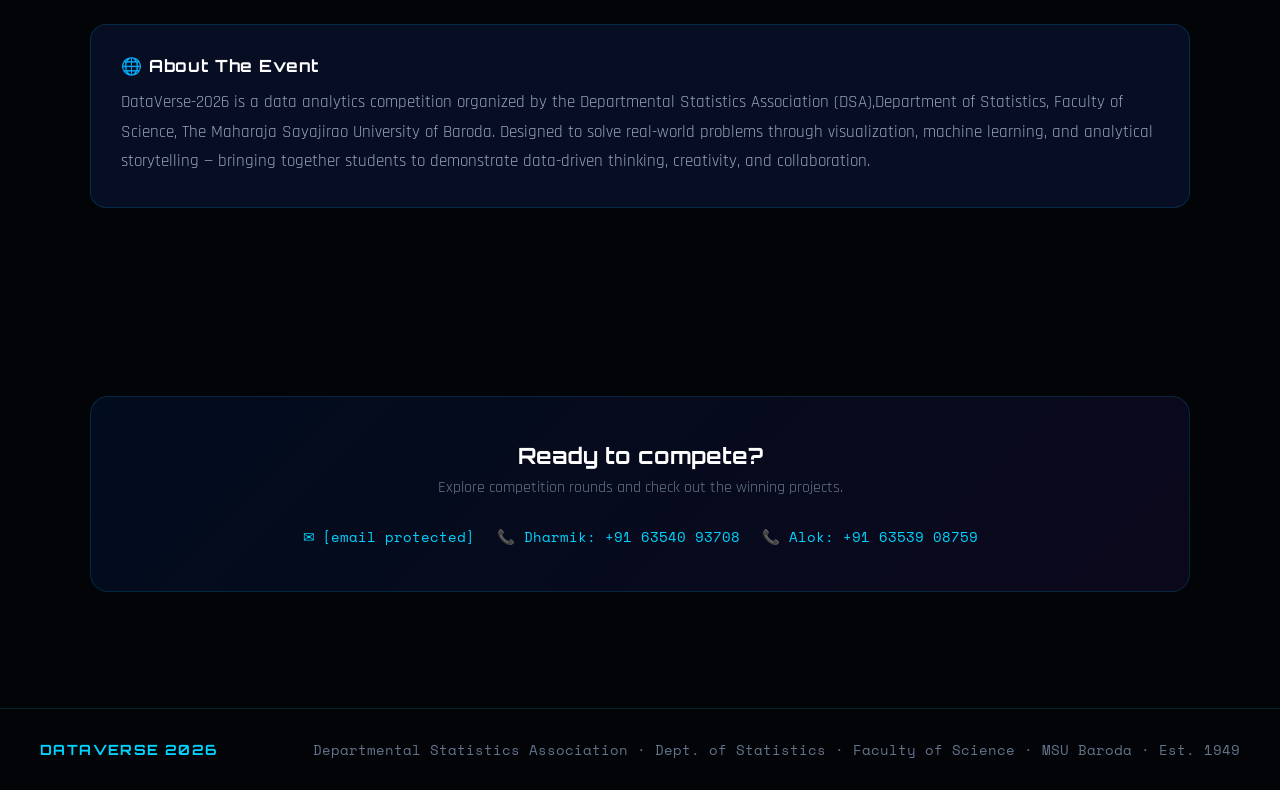
==== commit 47301010: "final fix" ====
--- a/index.html
+++ b/index.html
@@ -243,4 +243,16 @@
 })();
 function tN(){document.getElementById('nls').classList.toggle('open');}
 (function(){
-  var els=doc+  var els=document.querySelectorAll('.rev');
+  if('IntersectionObserver' in window){
+    var obs=new IntersectionObserver(function(entries){
+      entries.forEach(function(e){if(e.isIntersecting){e.target.classList.add('vis');}});
+    },{threshold:0.08});
+    els.forEach(function(el){obs.observe(el);});
+  } else {
+    els.forEach(function(el){el.classList.add('vis');});
+  }
+})();
+</script>
+</body>
+</html>
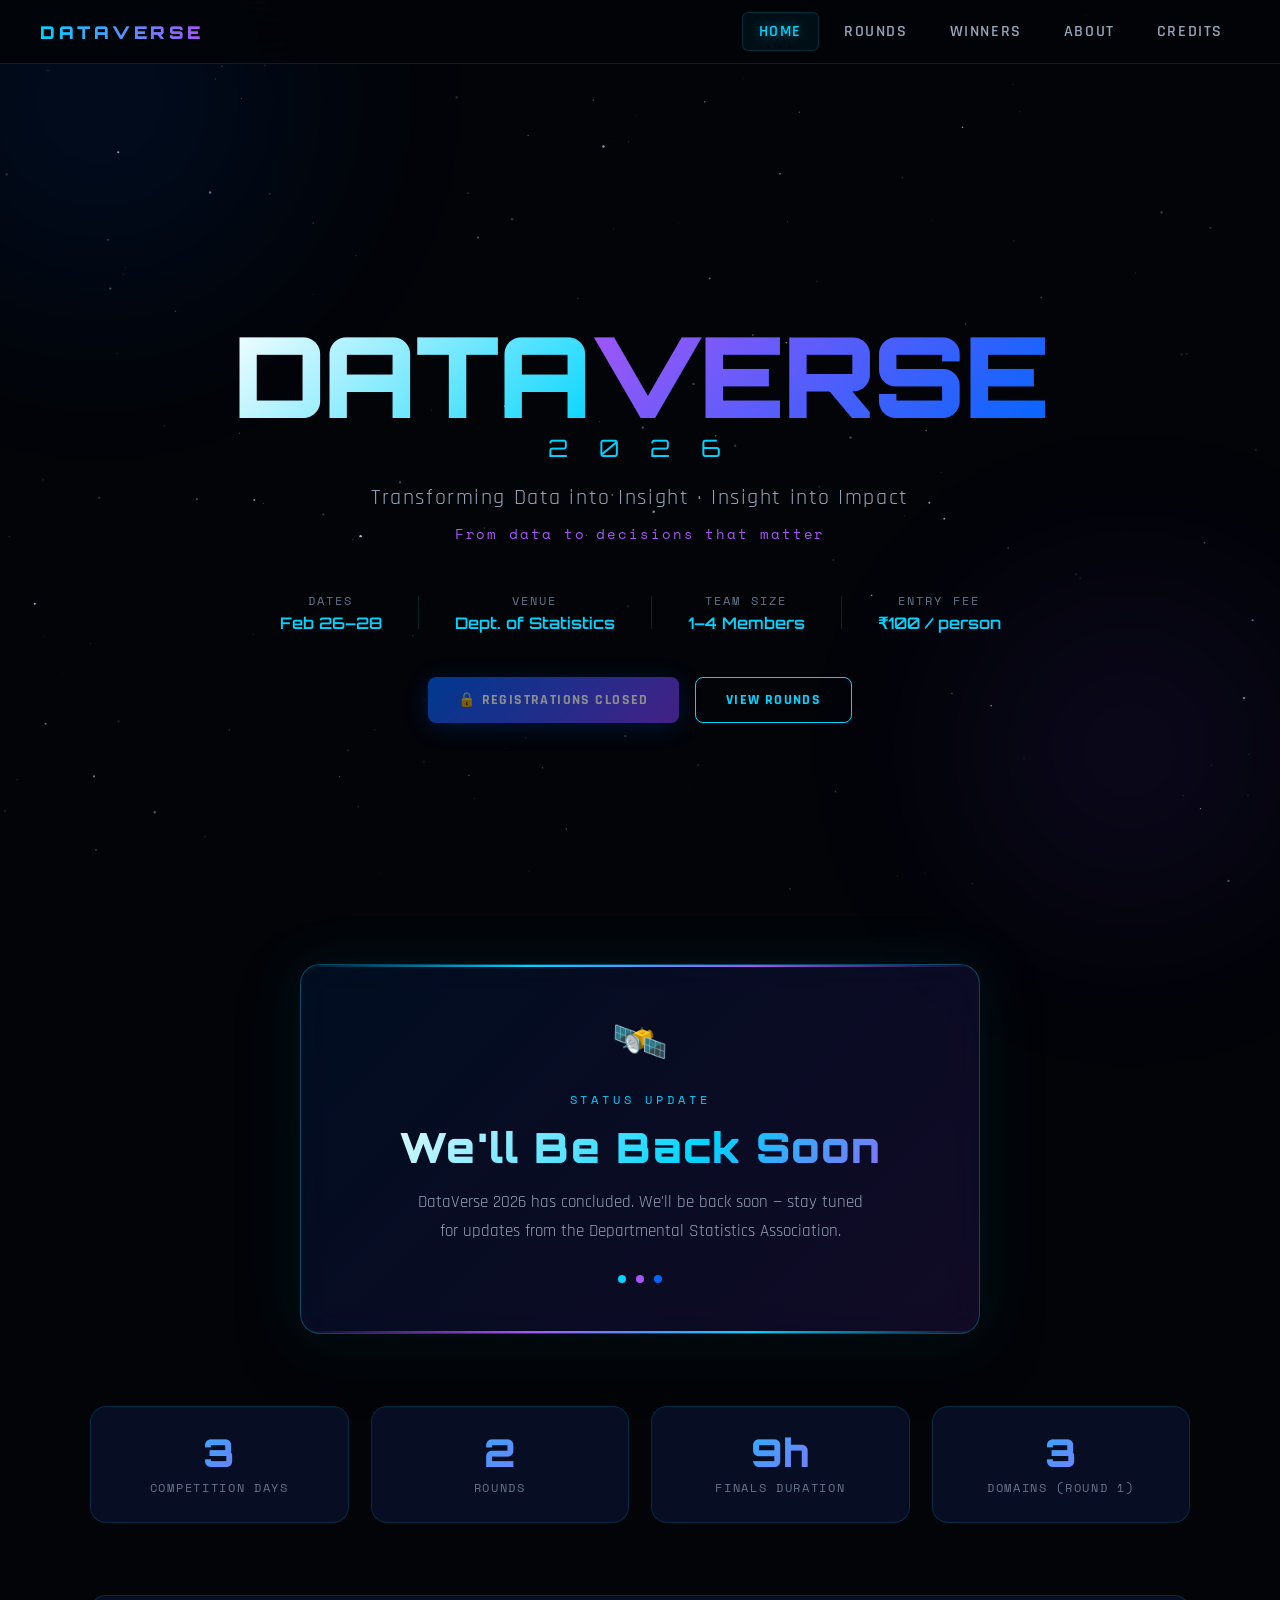
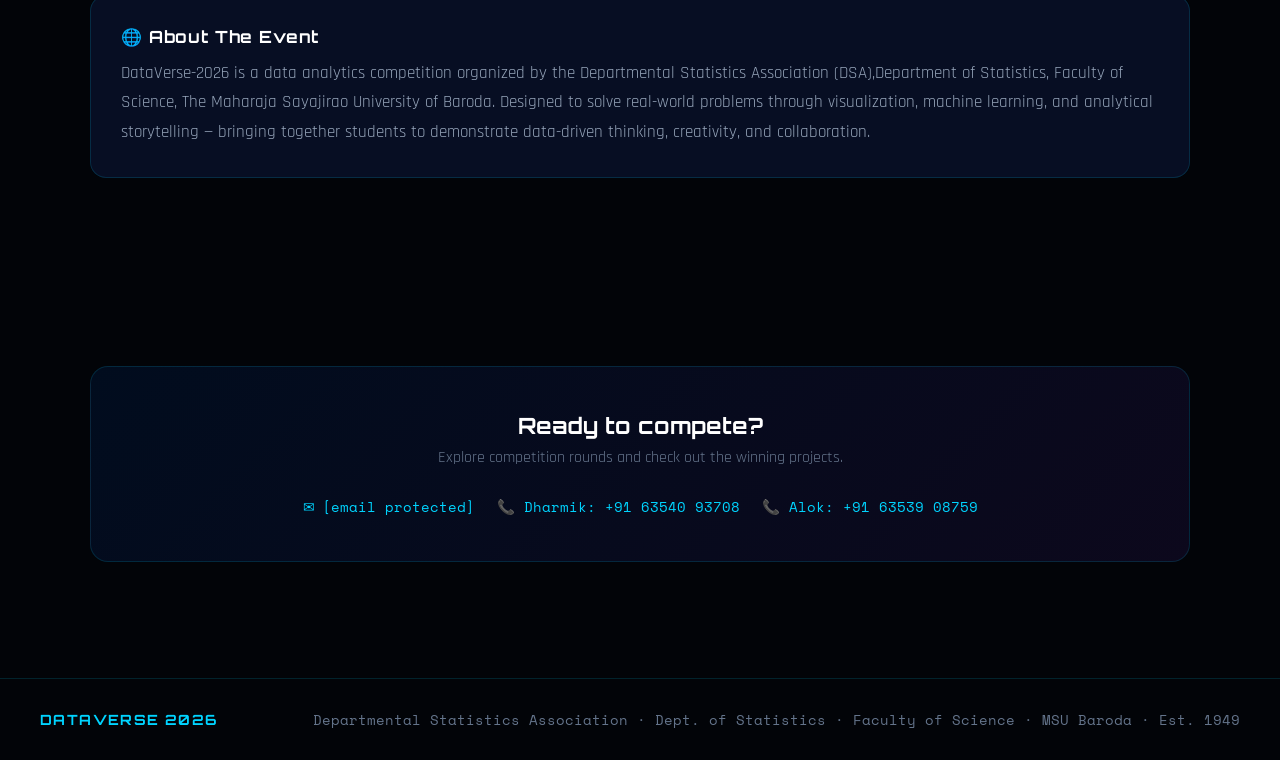
==== commit 4e18d45c: "final fix" ====
--- a/index.html
+++ b/index.html
@@ -188,7 +188,7 @@
       <span class="wbs-icon">🛰️</span>
       <span class="wbs-label">Status Update</span>
       <div class="wbs-title">We'll Be Back Soon</div>
-      <p class="wbs-sub">DataVerse 2026 has concluded. We're working on something new — stay tuned for updates from the Departmental Statistics Association.</p>
+      <p class="wbs-sub">DataVerse 2026 has concluded. We'll be back soon — stay tuned for updates from the Departmental Statistics Association.</p>
       <div class="wbs-dots">
         <div class="wbs-dot"></div>
         <div class="wbs-dot"></div>
